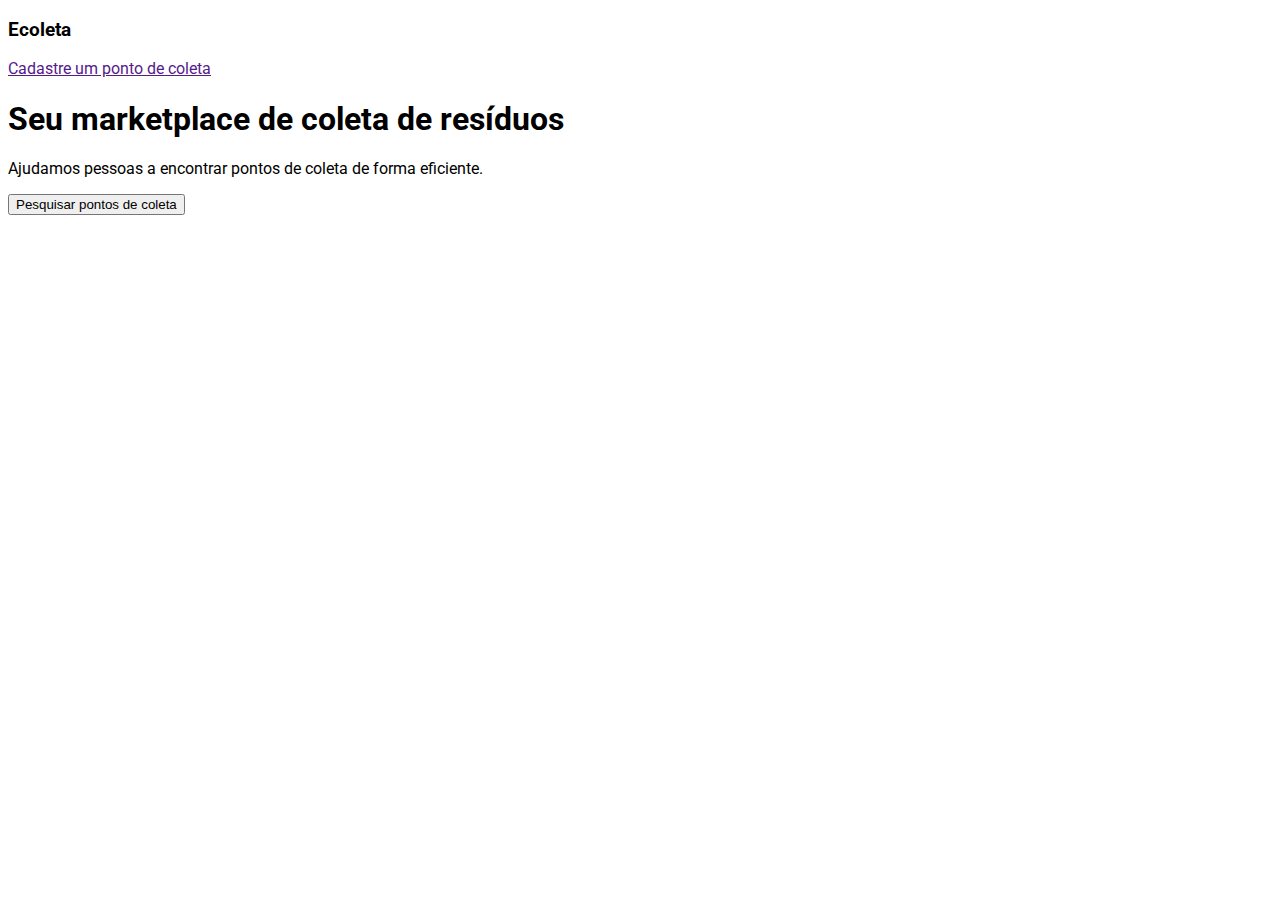
==== index.html @ d4cce18d "Projeto de marketplace next level week" ====
<!DOCTYPE html>
<html lang="pt_br">
    <head>
        <meta charset="UTF-8">
        <meta name="viewport" content="width=device-width, initial-scale=1.0">
        <title>Ecoleta</title>
        <link rel="stylesheet" href="style.css">
        <link href="https://fonts.googleapis.com/css2?family=Roboto:wght@300;700&display=swap" rel="stylesheet">

    </head>
    <body>
        
        <h3>Ecoleta</h3>

        <a href="">Cadastre um ponto de coleta</a>

        <h1>Seu marketplace de coleta de resíduos</h1>
        
        <p>Ajudamos pessoas a encontrar pontos de coleta de forma eficiente.</p>

        <button>Pesquisar pontos de coleta</button>

    </body>
</html>
---- style.css ----
body {
    font-family: 'Roboto', sans-serif;
}
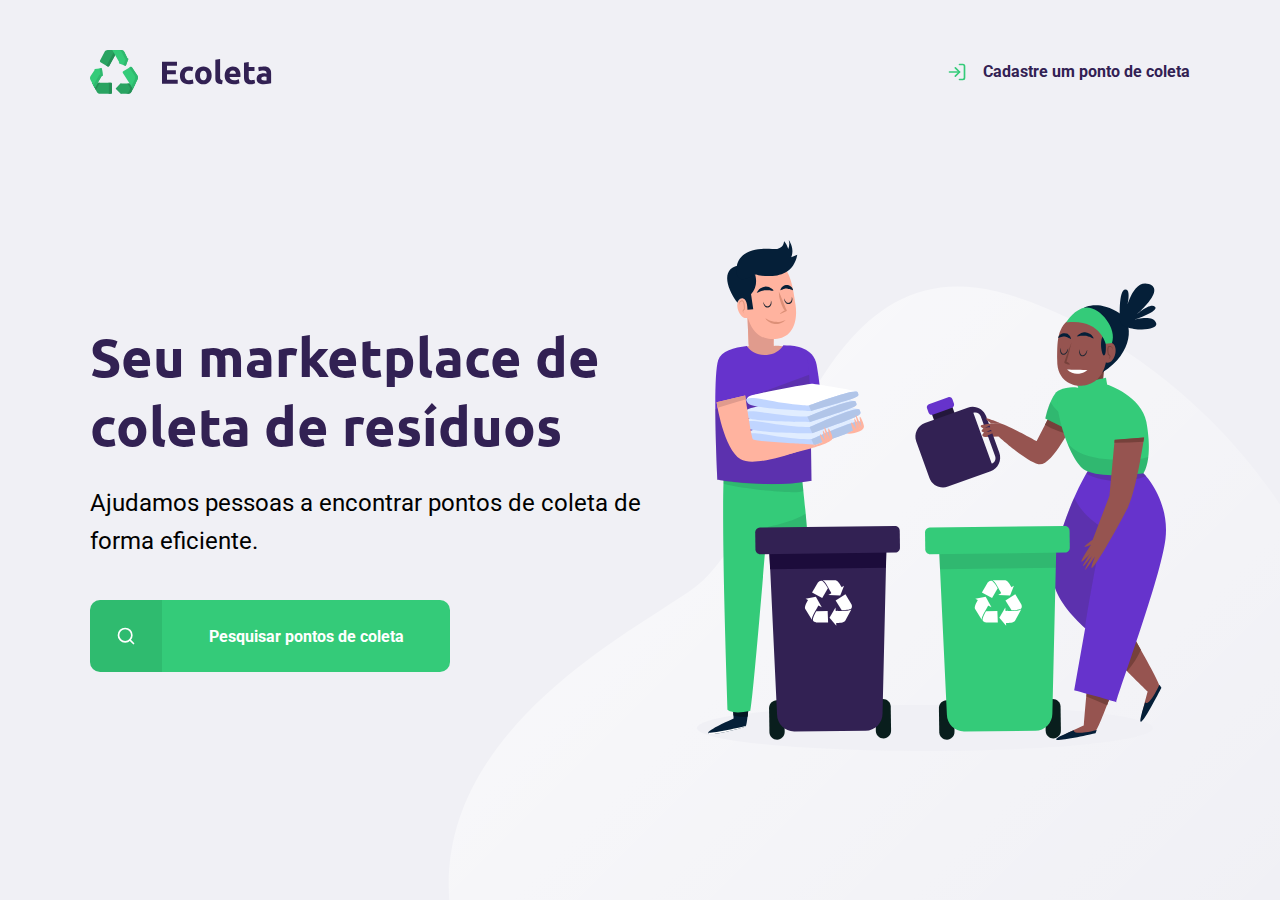
==== commit 69e833d9: "Atualização do site ecoleta" ====
--- a/index.html
+++ b/index.html
@@ -2,23 +2,41 @@
 <html lang="pt_br">
     <head>
         <meta charset="UTF-8">
-        <meta name="viewport" content="width=device-width, initial-scale=1.0">
         <title>Ecoleta</title>
-        <link rel="stylesheet" href="style.css">
-        <link href="https://fonts.googleapis.com/css2?family=Roboto:wght@300;700&display=swap" rel="stylesheet">
+
+        
+        <link rel="stylesheet" href="./style/main.css">
+        <link rel="stylesheet" href="./style/home.css">
+        <link rel="stylesheet" href="./style/responsive.css">
+
+        <link href="https://fonts.googleapis.com/css2?family=Roboto&family=Ubuntu:wght@700&display=swap" rel="stylesheet">
 
     </head>
     <body>
+
+        <div id="page-home">
+            <div class="content">
+                <header>
+                    <img src="./assets/logo.svg" alt="logo">
         
-        <h3>Ecoleta</h3>
+                    <a href="">
+                        <span></span>
+                        Cadastre um ponto de coleta
+                    </a>
+                </header>
 
-        <a href="">Cadastre um ponto de coleta</a>
+                <main>
+                    <h1>Seu marketplace de coleta de resíduos</h1>
+                
+                    <p>Ajudamos pessoas a encontrar pontos de coleta de forma eficiente.</p>
+            
+                    <a href="#"> <span></span><strong> Pesquisar pontos de coleta</strong></a>
+                </main>
+                
+                
+            </div>
+        </div>
 
-        <h1>Seu marketplace de coleta de resíduos</h1>
         
-        <p>Ajudamos pessoas a encontrar pontos de coleta de forma eficiente.</p>
-
-        <button>Pesquisar pontos de coleta</button>
-
     </body>
 </html>--- a/style/main.css
+++ b/style/main.css
@@ -0,0 +1,30 @@
+* {
+    margin: 0;
+    padding: 0;
+    box-sizing: border-box;
+} 
+
+:root {
+    --title-color: #322153;
+    --primary-color: #34cb79;
+}
+
+
+html {
+    font-family: 'Roboto', sans-serif;
+}
+
+body {
+    background-color: #F0F0F5;
+    -webkit-font-smoothing: antialiased;
+}
+
+a {
+    text-decoration: none;
+}
+
+h1, h2, h3, h4, h5, h6 {
+    color: var(--title-color);
+    font-family: 'Ubuntu', sans-serif;
+}
+
--- a/style/home.css
+++ b/style/home.css
@@ -0,0 +1,97 @@
+#page-home {
+    height: 100vh;
+    background-image: url('../assets/home-background.svg');
+    background-repeat: no-repeat;
+    background-position: 35vw bottom;
+}
+
+#page-home .content {
+    width: 90%;
+    max-width: 1100px;
+    margin: 0 auto;
+    height: 100%;
+    display: flex;
+    flex-direction: column;
+}
+
+#page-home header {
+    margin-top: 50px;
+    display: flex;
+    align-items: center;
+    justify-content: space-between;
+}
+
+#page-home header a {
+    display: flex;
+    color: var(--title-color);
+    font-weight: 700;
+}
+
+#page-home header a span {
+    background-image: url('../assets/log-in.svg');
+    margin-right: 16px;
+    width: 20px;
+    height: 20px;
+    display: flex;
+}
+
+#page-home main {
+    max-width: 560px;
+    flex: 1;
+    display: flex;
+    flex-direction: column;
+    justify-content: center;
+}
+
+#page-home main h1 {
+    font-size: 54px;
+}
+
+#page-home main p {
+    font-size: 24px;
+    line-height: 38px;
+    margin-top: 24px;
+}
+
+#page-home main a {
+    width: 100%;
+    height: 72px;
+    max-width: 360px;
+    background: var(--primary-color);
+    border-radius: 10px;
+    display: flex;
+    align-items: center;
+    margin-top: 40px;
+    transition: 400ms;
+    color: white;
+
+}
+
+#page-home main a:hover {
+    background-color: #2fb86e;
+}
+
+#page-home main a span {
+    width: 72px;
+    height: 72px;
+    border-top-left-radius: 10px;
+    border-bottom-left-radius: 10px;
+    background-color: rgba(0, 0, 0, 0.08);
+    display: flex;
+    align-items: center;
+    justify-content: center;
+}
+
+#page-home main a span:after {
+    content: "";
+    background-image: url('../assets/search.svg');
+    width: 20px;
+    height: 20px;
+}
+
+#page-home main a strong {
+    color: white;
+    flex: 1;
+    text-align: center;
+}
+
--- a/style/responsive.css
+++ b/style/responsive.css
@@ -0,0 +1,33 @@
+@media (max-width: 900px) {
+    #page-home {
+        background-position-x: 70vw;
+    }
+
+    #page-home .content {
+        align-items: center;
+        text-align: center;
+    }
+
+    #page-home header a{
+        position: absolute;
+        bottom: 48px;
+        left: 50%;
+        transform: translateX(-50%);
+    }
+
+    #page-home main {
+        align-items: center;
+    }
+}
+
+@media (min-width: 1700px) {
+    #page-home {
+        background-position-x: 40vw;
+    }
+}
+
+@media (max-height: 760px) {
+    #page-home {
+        background-position-y: 200px;
+    }
+}